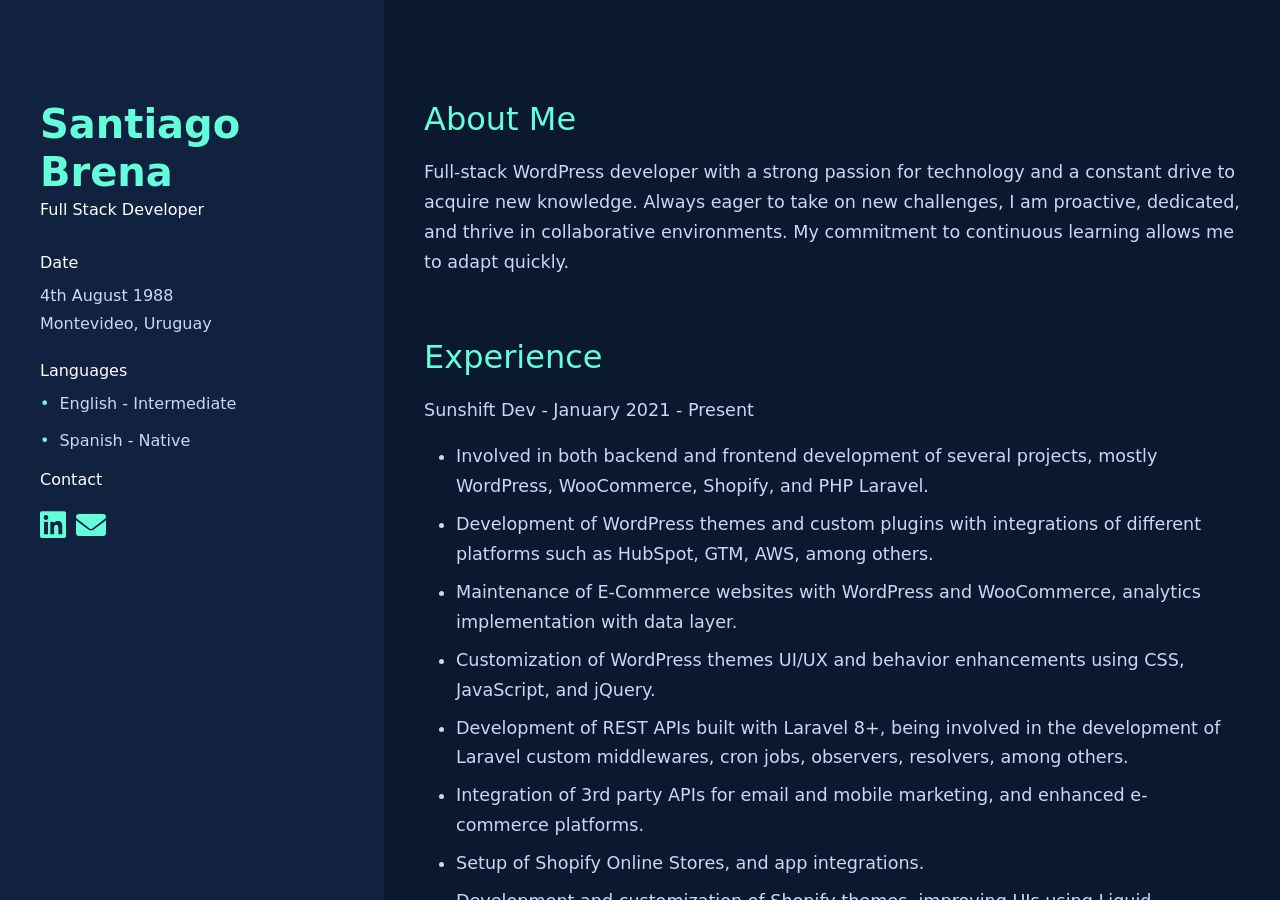
==== index.html @ 82d19013 "site folder removed" ====
<!DOCTYPE html>
<html lang="en">
<head>
    <meta charset="UTF-8">
    <meta name="viewport" content="width=device-width, initial-scale=1.0">
    <title>Santiago Brena - Portfolio</title>
    <link href="https://cdn.jsdelivr.net/npm/bootstrap@5.3.0/dist/css/bootstrap.min.css" rel="stylesheet">
    <link href="https://cdnjs.cloudflare.com/ajax/libs/font-awesome/6.0.0-beta3/css/all.min.css" rel="stylesheet">
    <link rel="stylesheet" href="css/styles.css">
    <link rel="preconnect" href="https://fonts.googleapis.com">
    <link rel="preconnect" href="https://fonts.gstatic.com" crossorigin>
    <link href="https://fonts.googleapis.com/css2?family=Inter:ital,opsz,wght@0,14..32,100..900;1,14..32,100..900&display=swap" rel="stylesheet">
</head>
<body class="">
    <div class="sidebar d-none d-md-block">
        <div class="sidebar-content">
            <h1>Santiago Brena</h1>
            <p class="text-white">Full Stack Developer</p>
            <h3>Date</h3>
            <p class="soft-tx-color my-0">4th August 1988</p>
            <p class="soft-tx-color my-0">Montevideo, Uruguay</p>
            <h3 class="soft-tx-color mt-4">Languages</h3>
            <ul class="language-list">
                <li>English - Intermediate</li>
                <li>Spanish - Native</li>
            </ul>
            <h3>Contact</h3>
            <div class="contact-icons d-flex">
                <a href="https://www.linkedin.com/in/santiagobrena" target="_blank" class="contact-icon">
                    <i class="fab fa-linkedin"></i>
                </a>
                <a href="mailto:santiagobrena9@gmail.com" class="contact-icon">
                    <i class="fas fa-envelope"></i>
                </a>
            </div>
        </div>
    </div>
    <div class="main-content w-100 ml-0">
        <div class="d-md-none">
            <h1 class="main-color">Santiago Brena</h1>
            <p class="text-white">Full Stack Developer</p>
            <h3>Date</h3>
            <p class="soft-tx-color my-0">4th August 1988</p>
            <p class="soft-tx-color my-0">Montevideo, Uruguay</p>
            <h3 class="soft-tx-color mt-4">Languages</h3>
                <ul class="language-list">
                    <li>English - Intermediate</li>
                    <li>Spanish - Native</li>
                </ul>
            <h3>Contact</h3>
            <div class="contact-icons d-flex">
                <a href="https://www.linkedin.com/in/santiagobrena" target="_blank" class="contact-icon">
                    <i class="fab fa-linkedin"></i>
                </a>
                <a href="mailto:santiagobrena9@gmail.com" class="contact-icon">
                    <i class="fas fa-envelope"></i>
                </a>
            </div>    
        </div>
        <section id="about">
            <h2>About Me</h2>
            <p>Full-stack WordPress developer with a strong passion for technology and a constant drive to acquire new knowledge. Always eager to take on new challenges, I am proactive, dedicated, and thrive in collaborative environments. My commitment to continuous learning allows me to adapt quickly.</p>
        </section>
        <section id="experience" class="my-16">
            <h2>Experience</h2>
            <p>Sunshift Dev - January 2021 - Present</p>
            <ul>
                <li class="mb-2">Involved in both backend and frontend development of several projects, mostly WordPress, WooCommerce, Shopify, and PHP Laravel.</li>
                <li class="mb-2">Development of WordPress themes and custom plugins with integrations of different platforms such as HubSpot, GTM, AWS, among others.</li>
                <li class="mb-2">Maintenance of E-Commerce websites with WordPress and WooCommerce, analytics implementation with data layer.</li>
                <li class="mb-2">Customization of WordPress themes UI/UX and behavior enhancements using CSS, JavaScript, and jQuery.</li>
                <li class="mb-2">Development of REST APIs built with Laravel 8+, being involved in the development of Laravel custom middlewares, cron jobs, observers, resolvers, among others.</li>
                <li class="mb-2">Integration of 3rd party APIs for email and mobile marketing, and enhanced e-commerce platforms.</li>
                <li class="mb-2">Setup of Shopify Online Stores, and app integrations.</li>
                <li>Development and customization of Shopify themes, improving UIs using Liquid, JavaScript, CSS, and HTML.</li>
            </ul>
        </section>     
        <section id="projects">
            <h2>Projects</h2>
            <div class="project-card">
                <h3><a href="https://prosk.com.uy" target="_blank" rel="noopener noreferrer">Prosk</a></h3>
                <p>Developed REST API using Laravel, I was part of the backend team, contributing to the development of custom <strong>middlewares, cron jobs, observers, and resolvers, as well as creating request validation rules to ensure data integrity and security</strong>.</p>
                <p>Additionally, I performed front-end maintenance tasks, creating and adjusting components using <strong>Vue.js</strong> to enhance the platform's user experience and functionality.</p>
                <i class="fab fa-laravel" style="color: #FF2D20;"></i>
                <i class="fab fa-vuejs" style="color: #42b883;"></i>
            </div>
            <div class="project-card my-4">
                <h3><a href="https://pch.mx/" target="_blank" rel="noopener noreferrer">PCH</a></h3>
                <p>This site was developed from a design in <strong>Figma</strong>. A theme compatible with <strong>Elementor</strong> was used, and its sections were created with this builder. Additionally, custom adjustments were made with <strong>CSS</strong></p>
                <i class="fa-brands fa-php" style="color: #777bb3;"></i>                
                <i class="mx-2 fab fa-wordpress" style="color: #21759b;"></i>
            </div>
            <div class="project-card">
                <h3><a href="https://artromed.uy/" target="_blank" rel="noopener noreferrer">Artromed</a></h3>
                <p>The design of this site was based on references provided by the client. The structure and style were worked on to align with their identity and specific needs. Elementor was used as the page builder for development, and custom adjustments were made with CSS.</p>
                <i class="fa-brands fa-php" style="color: #777bb3;"></i> 
                <i class="fab fa-wordpress" style="color: #21759b;"></i>
            </div>
            <div class="project-card">
                <h3><a href="https://resonetics.com/online-store-2/" target="_blank" rel="noopener noreferrer">Resonetics</a></h3>
                <p>A custom Grid was implemented in a <strong>Blade template</strong>, filling the divs with values added in <strong>Advanced Custom Fields (ACF)</strong>, following the design provided in <strong>Figma</strong>.</p>
                <p>An option was added to display the product list in either <strong>Table View</strong> or <strong>Card View</strong>. For this implementation, the DOM was manipulated using <strong>jQuery</strong>, allowing users to dynamically switch between views according to their preference.</p>
                <p>Implemented DataLayer to capture events throughout various site interactions</p>
                <i class="fa-brands fa-php" style="color: #777bb3;"></i> 
                <i class="fab fa-laravel" style="color: #FF2D20;"></i>
                <i class="fab fa-js-square" style="color: #f7df1e;"></i>
                <i class="fab fa-wordpress" style="color: #21759b;"></i>
            </div>              
            <div class="project-card">
                <h3><a href="https://casashub.uy/" target="_blank" rel="noopener noreferrer">CasasHub</a></h3>
                <p>Starting from a theme, it was customized by adding new functionalities through <strong>hooks</strong> and overriding templates using recommended practices. Visual adjustments were also made with CSS and JS</p>
                <i class="fa-brands fa-php" style="color: #777bb3;"></i>                
                <i class="fab fa-js-square" style="color: #f7df1e;"></i>
                <i class="fab fa-wordpress" style="color: #21759b;"></i>
            </div>
            <div class="project-card">
                <h3><a href="https://lacasadeflopi.com/" target="_blank" rel="noopener noreferrer">La Casa de Flopi</a></h3>
                <p>Theme customization using CSS and <strong>Liquid</strong> to enhance UI and functionality</p>
                <i class="fab fa-shopify" style="color: #95bf47;"></i>
            </div>                          
        </section>
        <section id="certifications" class="my-16">
            <h2>Certifications</h2>

            <p><a href="https://www.credly.com/badges/7d807d90-4ffb-4f62-b4d3-f7e47bdddf56/public_url"target="_blank" rel="noopener noreferrer">Shopify Development Fundamentals</a></p>

        </section>  
    </div>
    <script src="https://cdn.jsdelivr.net/npm/bootstrap@5.3.0/dist/js/bootstrap.bundle.min.js"></script>
</body>
</html>
---- css/styles.css ----
.inter{
  font-family: "Inter", sans-serif;
  font-optical-sizing: auto;
  font-style: normal;
}
body {
    margin: 0;
    padding: 0;
    background-color: #0a192f;
    color: #ccd6f6;
    display: flex;
    height: 100vh;
    overflow: hidden;
}
.soft-tx-color {
    color: #ccd6f6;
}
.main-color {
    color: #64ffda;
}
.sidebar {
    width: 30%;
    background-color: #112240;
    color: #64ffda;
    position: fixed;
    top: 0;
    left: 0;
    bottom: 0;
    padding: 40px;
    display: flex;
    flex-direction: column;
    align-items: center;
    transition: width 0.3s ease;
}
.sidebar-content {
    margin-top: 60px;
}
.sidebar h1, .mobile-title {
    font-size: 2.5rem;
    margin-bottom: 0px;
    font-weight: 700;
}
.sidebar h3 {
    font-size: 1rem;
    margin-bottom: 10px;
    font-weight: 400;
    color:#fff;
}
.sidebar p {
    font-size: 1rem;
    margin-bottom: 30px;
    font-weight: 200;
}
.sidebar .nav {
    list-style: none;
    padding: 0;
}
.sidebar .nav a {
    color: #64ffda;
    text-decoration: none;
    padding: 12px 0;
    font-size: 1.1rem;
    display: block;
    margin: 10px 0;
    transition: color 0.3s;
}
.sidebar .nav a:hover {
    color: #ffffff;
}
.main-content {
    margin-left: 30%;
    width: 70%;
    padding: 40px;
    overflow-y: auto;
}

h2 {
    color: #64ffda;
    font-size: 2rem;
    margin-bottom: 20px;
    font-weight: 400;
}
h3 a, #certifications a {
    text-decoration: none;
    color: inherit;
}
h3 a:hover, #certifications a:hover {
    color: #64ffda;
}
p, li {
    line-height: 1.7;
    font-size: 1.1rem;
    font-weight: 200;
}
section {
    margin: 60px 0;
}
.project-card {
    background-color: #112240;
    color: #ccd6f6;
    padding: 20px;
    margin: 35px 0;
    border-radius: 10px;
    transition: transform 0.3s ease, box-shadow 0.3s ease;
}
.project-card:hover {
    transform: translateY(-5px);
    box-shadow: 0px 5px 5px rgba(0, 255, 218, 0.2);
}
.contact-icons a {
    display: flex;
    align-items: center;
    color: #64ffda;
    text-decoration: none;
    margin: 10px 0;
}
.contact-icons a:hover {
    color: #ffffff;
}
.contact-icons i {
    margin-right: 10px;
    font-size: 30px;
}
.language-list {
    list-style: none;
    padding: 0;
    color: #ccd6f6;
}
.language-list li {
    margin-bottom: 10px;
    font-size: 1rem;
}
.language-list li::before {
    content: "•";
    margin-right: 10px;
    color: #64ffda;
}
.fab , .fa-php {
    font-size: 35px;
    margin-right: 8px;
}
footer {
    background-color: #112240;
    color: #ccd6f6;
    text-align: center;
    padding: 20px;
    position: relative;
    bottom: 0;
    width: 100%;
    font-size: 0.9rem;
    letter-spacing: 1px;
}
.sidebar .nav a:hover {
    color: #ffffff;
    font-weight: 700;
}
@media (max-width: 768px) {
    .sidebar {
        width: 50%;
        position: relative;
        padding: 20px;
    }

    .main-content {
        margin-left: 0;
        width: 100%;
    }
}
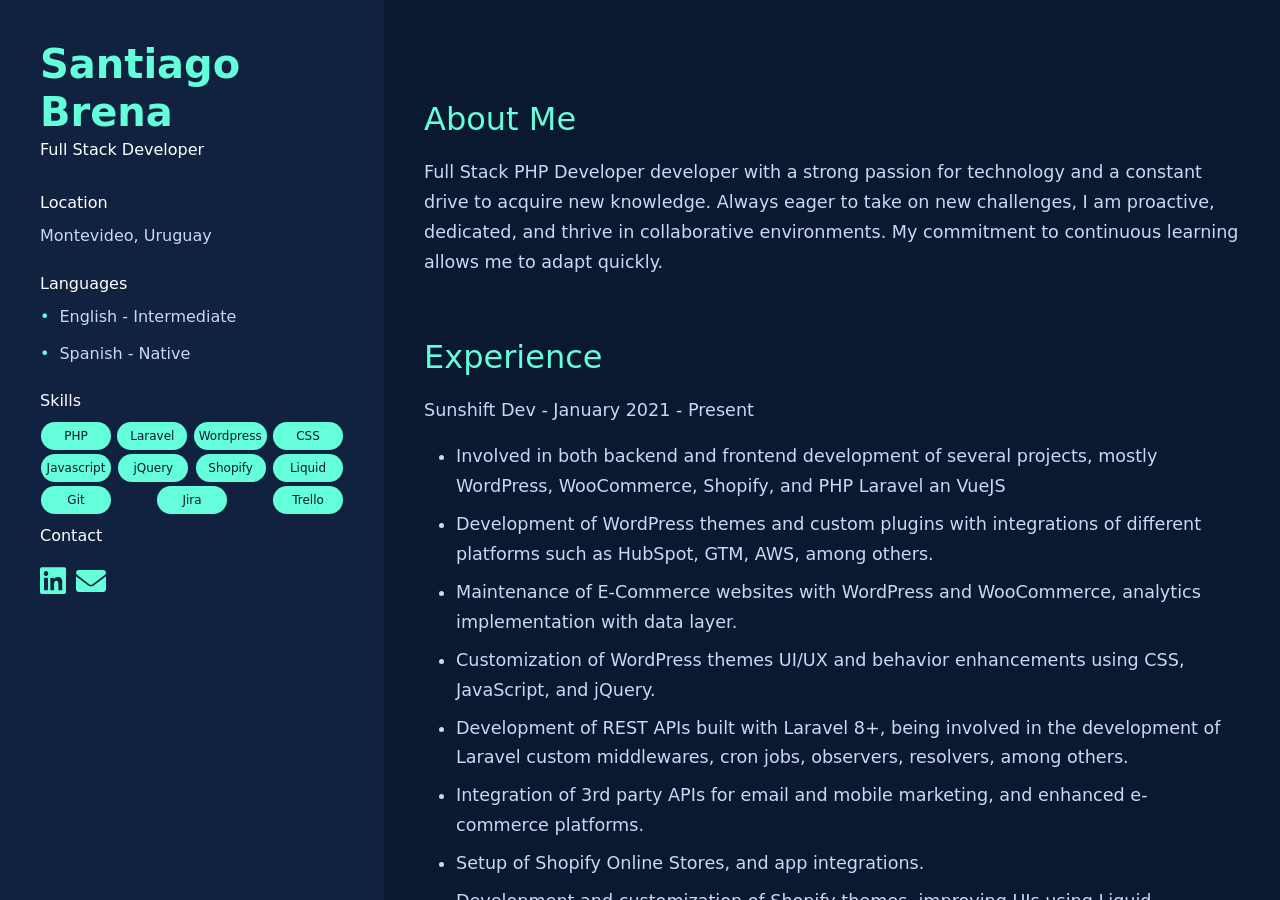
==== commit 7c588a44: "new-sections" ====
--- a/index.html
+++ b/index.html
@@ -16,14 +16,27 @@
         <div class="sidebar-content">
             <h1>Santiago Brena</h1>
             <p class="text-white">Full Stack Developer</p>
-            <h3>Date</h3>
-            <p class="soft-tx-color my-0">4th August 1988</p>
+            <h3>Location</h3>
             <p class="soft-tx-color my-0">Montevideo, Uruguay</p>
             <h3 class="soft-tx-color mt-4">Languages</h3>
             <ul class="language-list">
                 <li>English - Intermediate</li>
                 <li>Spanish - Native</li>
             </ul>
+            <h3 class="soft-tx-color mt-4">Skills</h3>
+            <div class="d-flex flex-wrap skills-container">
+                <span class="skill">PHP</span>
+                <span class="skill">Laravel</span>
+                <span class="skill">Wordpress</span>
+                <span class="skill">CSS</span>
+                <span class="skill">Javascript</span>
+                <span class="skill">jQuery</span>
+                <span class="skill">Shopify</span>
+                <span class="skill">Liquid</span>
+                <span class="skill">Git</span>
+                <span class="skill">Jira</span>
+                <span class="skill">Trello</span>
+            </div>
             <h3>Contact</h3>
             <div class="contact-icons d-flex">
                 <a href="https://www.linkedin.com/in/santiagobrena" target="_blank" class="contact-icon">
@@ -39,8 +52,7 @@
         <div class="d-md-none">
             <h1 class="main-color">Santiago Brena</h1>
             <p class="text-white">Full Stack Developer</p>
-            <h3>Date</h3>
-            <p class="soft-tx-color my-0">4th August 1988</p>
+            <h3>Location</h3>
             <p class="soft-tx-color my-0">Montevideo, Uruguay</p>
             <h3 class="soft-tx-color mt-4">Languages</h3>
                 <ul class="language-list">
@@ -59,13 +71,13 @@
         </div>
         <section id="about">
             <h2>About Me</h2>
-            <p>Full-stack WordPress developer with a strong passion for technology and a constant drive to acquire new knowledge. Always eager to take on new challenges, I am proactive, dedicated, and thrive in collaborative environments. My commitment to continuous learning allows me to adapt quickly.</p>
+            <p>Full Stack PHP Developer developer with a strong passion for technology and a constant drive to acquire new knowledge. Always eager to take on new challenges, I am proactive, dedicated, and thrive in collaborative environments. My commitment to continuous learning allows me to adapt quickly.</p>
         </section>
         <section id="experience" class="my-16">
             <h2>Experience</h2>
             <p>Sunshift Dev - January 2021 - Present</p>
             <ul>
-                <li class="mb-2">Involved in both backend and frontend development of several projects, mostly WordPress, WooCommerce, Shopify, and PHP Laravel.</li>
+                <li class="mb-2">Involved in both backend and frontend development of several projects, mostly WordPress, WooCommerce, Shopify, and PHP Laravel an VueJS</li>
                 <li class="mb-2">Development of WordPress themes and custom plugins with integrations of different platforms such as HubSpot, GTM, AWS, among others.</li>
                 <li class="mb-2">Maintenance of E-Commerce websites with WordPress and WooCommerce, analytics implementation with data layer.</li>
                 <li class="mb-2">Customization of WordPress themes UI/UX and behavior enhancements using CSS, JavaScript, and jQuery.</li>
@@ -84,18 +96,15 @@
                 <i class="fab fa-laravel" style="color: #FF2D20;"></i>
                 <i class="fab fa-vuejs" style="color: #42b883;"></i>
             </div>
-            <div class="project-card my-4">
-                <h3><a href="https://pch.mx/" target="_blank" rel="noopener noreferrer">PCH</a></h3>
-                <p>This site was developed from a design in <strong>Figma</strong>. A theme compatible with <strong>Elementor</strong> was used, and its sections were created with this builder. Additionally, custom adjustments were made with <strong>CSS</strong></p>
-                <i class="fa-brands fa-php" style="color: #777bb3;"></i>                
-                <i class="mx-2 fab fa-wordpress" style="color: #21759b;"></i>
-            </div>
             <div class="project-card">
-                <h3><a href="https://artromed.uy/" target="_blank" rel="noopener noreferrer">Artromed</a></h3>
-                <p>The design of this site was based on references provided by the client. The structure and style were worked on to align with their identity and specific needs. Elementor was used as the page builder for development, and custom adjustments were made with CSS.</p>
-                <i class="fa-brands fa-php" style="color: #777bb3;"></i> 
-                <i class="fab fa-wordpress" style="color: #21759b;"></i>
-            </div>
+                <h3><a href="https://enmarco.uy/" target="_blank" rel="noopener noreferrer">Enmarco</a></h3>
+                    <p>Developed a project using Yii, working as a full-stack developer. I contributed to both backend and frontend development, implementing custom features and optimizing performance.</p>
+                    <p>On the front-end side, I utilized <strong>Bootstrap, Tachyons CSS, and jQuery</strong> to create and enhance user interfaces, ensuring a responsive and efficient design.</p>
+                <i class="fa-brands fa-php" style="color: #777bb3;"></i>
+                <img class="yii" src="img/yii.png"> 
+                <i class="fab fa-bootstrap" style="color: #7952b3;"></i>
+                <i class="fab fa-js-square" style="color: #f7df1e;"></i>
+            </div>            
             <div class="project-card">
                 <h3><a href="https://resonetics.com/online-store-2/" target="_blank" rel="noopener noreferrer">Resonetics</a></h3>
                 <p>A custom Grid was implemented in a <strong>Blade template</strong>, filling the divs with values added in <strong>Advanced Custom Fields (ACF)</strong>, following the design provided in <strong>Figma</strong>.</p>
@@ -105,7 +114,23 @@
                 <i class="fab fa-laravel" style="color: #FF2D20;"></i>
                 <i class="fab fa-js-square" style="color: #f7df1e;"></i>
                 <i class="fab fa-wordpress" style="color: #21759b;"></i>
-            </div>              
+            </div>             
+            <div class="project-card my-4">
+                <h3><a href="https://pch.mx/" target="_blank" rel="noopener noreferrer">PCH</a></h3>
+                <p>This site was developed from a design in <strong>Figma</strong>. A theme compatible with <strong>Elementor</strong> was used, and its sections were created with this builder. Additionally, custom adjustments were made with <strong>CSS</strong></p>
+                <i class="fa-brands fa-php" style="color: #777bb3;"></i>                
+                <i class="mx-2 fab fa-wordpress" style="color: #21759b;"></i>
+            </div>
+            <div class="project-card">
+                <div class="d-block d-md-flex">
+                    <h3><a href="https://covenant.com.uy/" target="_blank" rel="noopener noreferrer">Covenant</a></h3><span class="d-md-block d-none divider">/</span> 
+                    <h3 class=""><a href="https://assandri.com/" target="_blank" rel="noopener noreferrer">Assandri</a></h3><span class="d-md-block d-none divider">/</span> 
+                    <h3><a href="https://artromed.uy/" target="_blank" rel="noopener noreferrer">Artromed</a></h3>
+                </div>
+                <p>The designs of these sites were based on references provided by the clients. The structure and style were worked on to align with their identity and specific needs. Elementor was used as the page builder for development, and custom adjustments were made with CSS.</p>
+                <i class="fa-brands fa-php" style="color: #777bb3;"></i> 
+                <i class="fab fa-wordpress" style="color: #21759b;"></i>
+            </div>         
             <div class="project-card">
                 <h3><a href="https://casashub.uy/" target="_blank" rel="noopener noreferrer">CasasHub</a></h3>
                 <p>Starting from a theme, it was customized by adding new functionalities through <strong>hooks</strong> and overriding templates using recommended practices. Visual adjustments were also made with CSS and JS</p>
--- a/css/styles.css
+++ b/css/styles.css
@@ -33,7 +33,7 @@
     transition: width 0.3s ease;
 }
 .sidebar-content {
-    margin-top: 60px;
+    
 }
 .sidebar h1, .mobile-title {
     font-size: 2.5rem;
@@ -139,6 +139,12 @@
     font-size: 35px;
     margin-right: 8px;
 }
+.yii {
+    height: 35px;
+    width: auto;
+    margin-bottom: 20px;
+    margin-right: 8px;
+}
 footer {
     background-color: #112240;
     color: #ccd6f6;
@@ -166,5 +172,25 @@
         width: 100%;
     }
 }
+.divider {
+    margin: 0 8px;
+    color: gray;
+    font-weight: bold;
+    font-size: 20px;
+}
+.skill {
+    padding: 5px;
+    margin: 2px 1px ;
+    font-size: 12px;
+    background-color:#64ffda;
+    border-radius: 15px;
+    min-width: 70px;
+    text-align: center;
+    color: #0b192f;
+}
+.skills-container {
+    justify-content: space-between;
+    margin-bottom: 10px;
+}
 
 
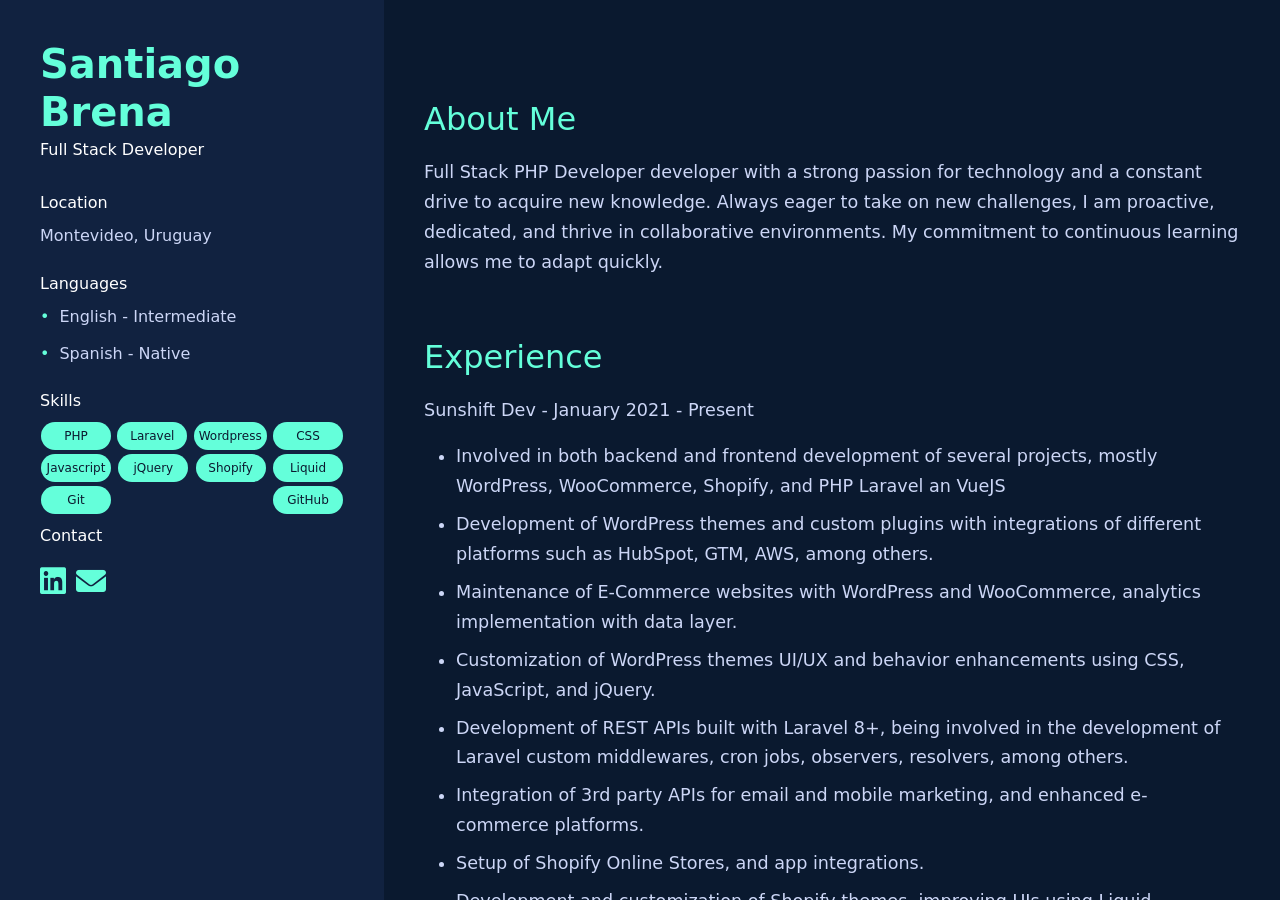
==== commit 2f689c39: "skills updates" ====
--- a/index.html
+++ b/index.html
@@ -34,8 +34,7 @@
                 <span class="skill">Shopify</span>
                 <span class="skill">Liquid</span>
                 <span class="skill">Git</span>
-                <span class="skill">Jira</span>
-                <span class="skill">Trello</span>
+                <span class="skill">GitHub</span>
             </div>
             <h3>Contact</h3>
             <div class="contact-icons d-flex">
--- a/css/styles.css
+++ b/css/styles.css
@@ -180,7 +180,7 @@
 }
 .skill {
     padding: 5px;
-    margin: 2px 1px ;
+    margin: 2px 1px;
     font-size: 12px;
     background-color:#64ffda;
     border-radius: 15px;
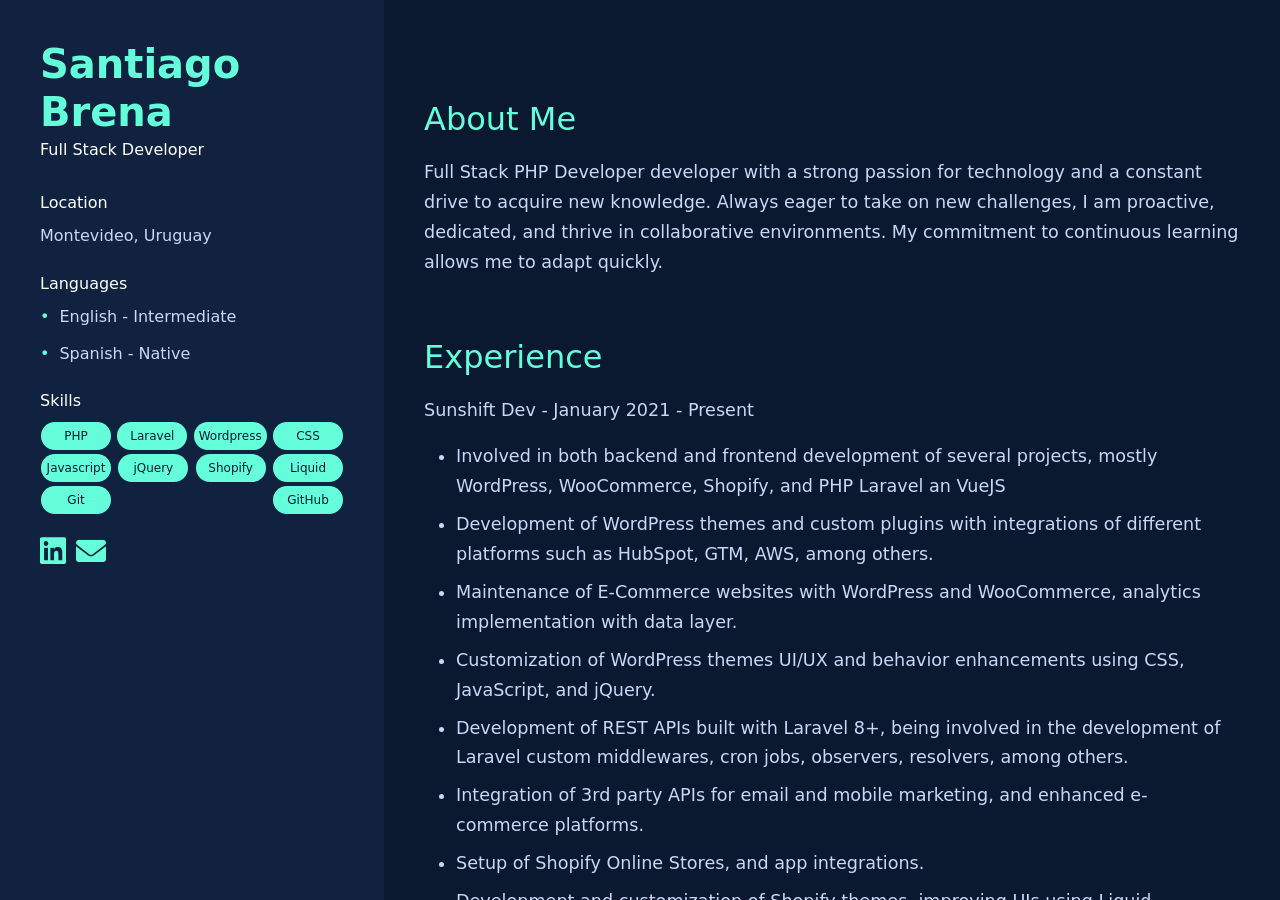
==== commit 0cdd1e6d: "links removed" ====
--- a/index.html
+++ b/index.html
@@ -36,8 +36,8 @@
                 <span class="skill">Git</span>
                 <span class="skill">GitHub</span>
             </div>
-            <h3>Contact</h3>
-            <div class="contact-icons d-flex">
+            <h3 class="dn">Contact</h3>
+            <div class="dn contact-icons d-flex">
                 <a href="https://www.linkedin.com/in/santiagobrena" target="_blank" class="contact-icon">
                     <i class="fab fa-linkedin"></i>
                 </a>
--- a/css/styles.css
+++ b/css/styles.css
@@ -193,4 +193,7 @@
     margin-bottom: 10px;
 }
 
+.dn {
+    display: none;
+}
 
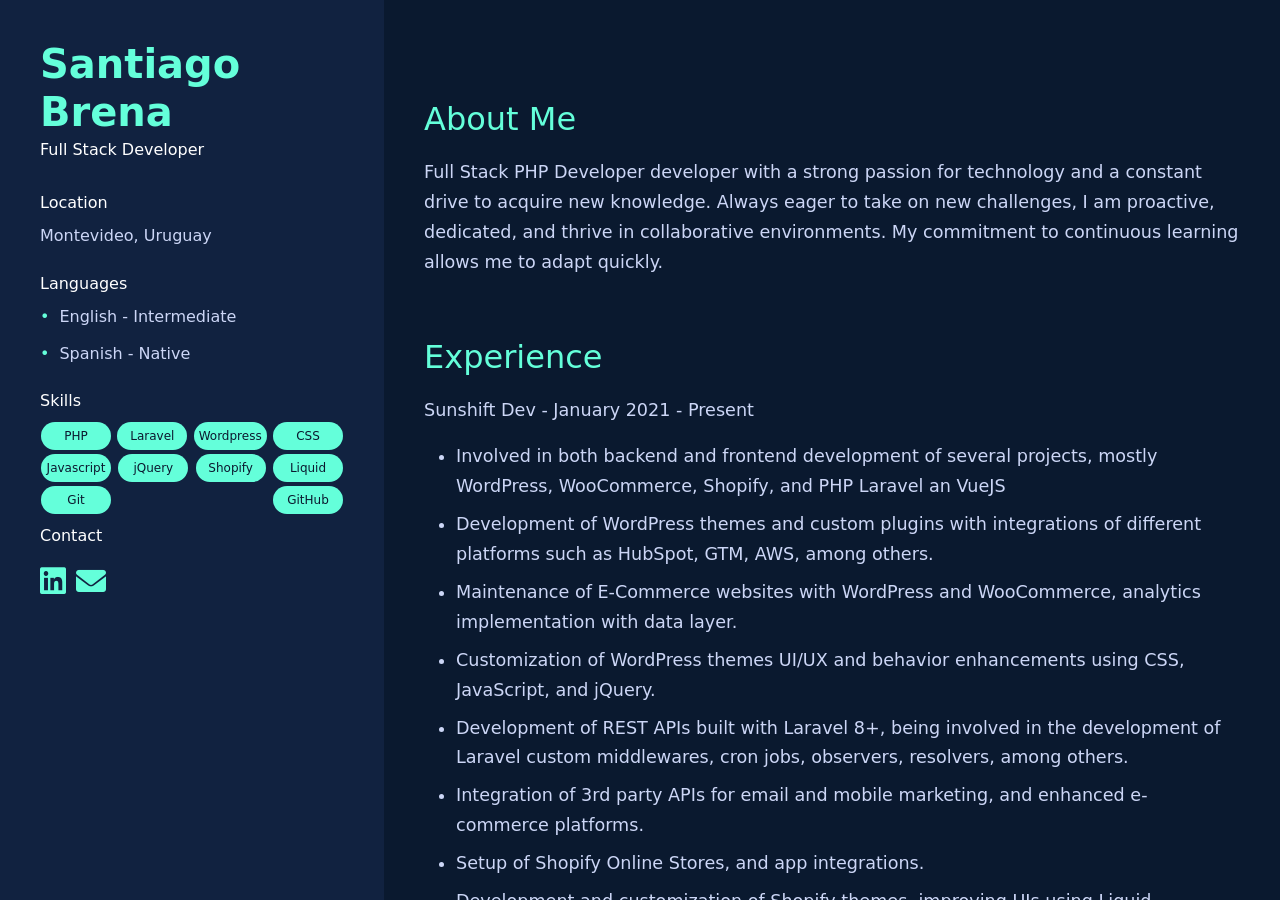
==== commit 4cae28cf: "removin dn" ====
--- a/index.html
+++ b/index.html
@@ -36,8 +36,8 @@
                 <span class="skill">Git</span>
                 <span class="skill">GitHub</span>
             </div>
-            <h3 class="dn">Contact</h3>
-            <div class="dn contact-icons d-flex">
+            <h3 >Contact</h3>
+            <div class="contact-icons d-flex">
                 <a href="https://www.linkedin.com/in/santiagobrena" target="_blank" class="contact-icon">
                     <i class="fab fa-linkedin"></i>
                 </a>
--- a/css/styles.css
+++ b/css/styles.css
@@ -194,6 +194,6 @@
 }
 
 .dn {
-    display: none;
+    display: none !important;
 }
 
